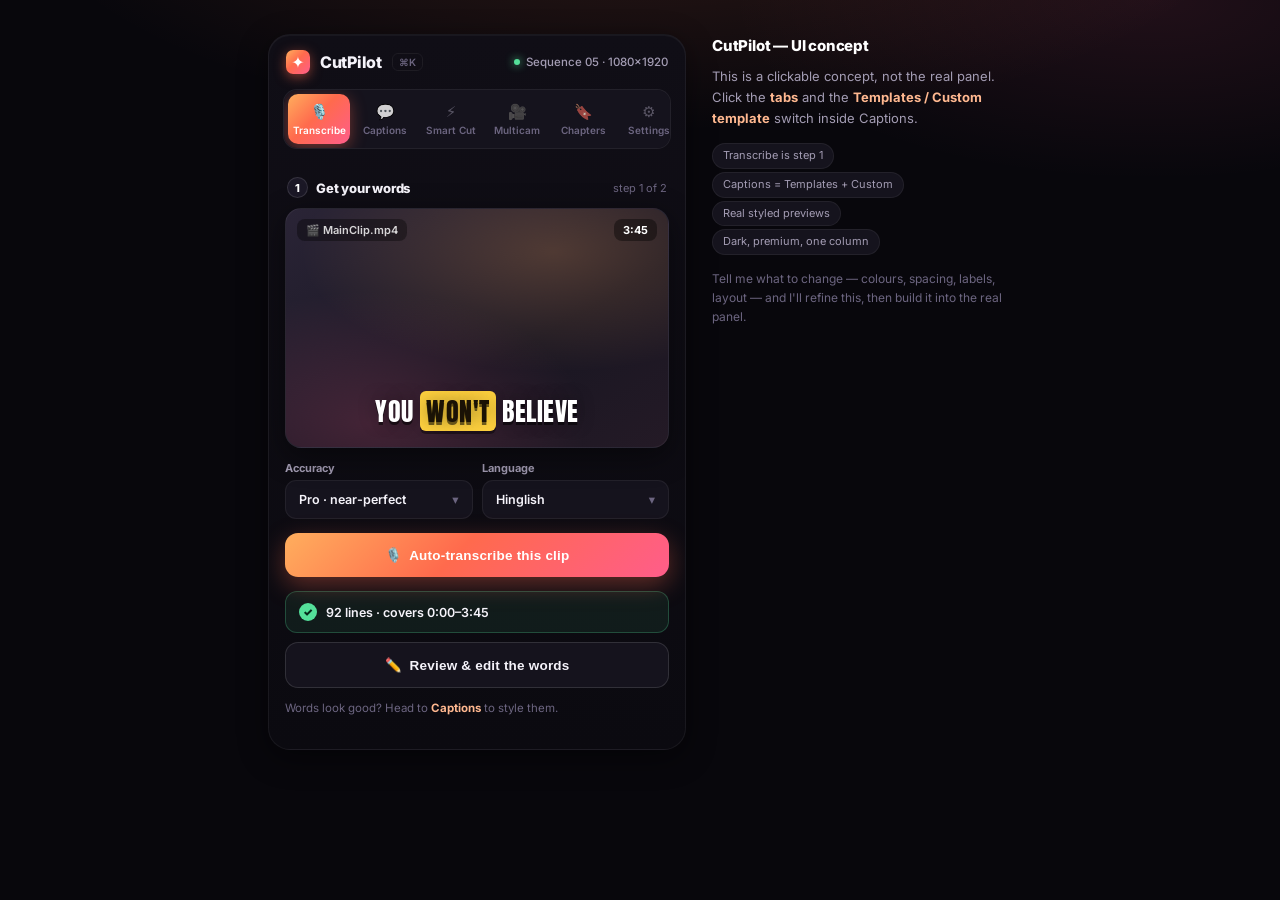
==== CutPilot-UI-mockup.html @ f0345dcd "Add redesigned CutPilot UI concept mockup (premium dark, restructured IA) Standalone clickable conce" ====
<!DOCTYPE html>
<html lang="en">
<head>
<meta charset="UTF-8">
<meta name="viewport" content="width=device-width, initial-scale=1">
<title>CutPilot — UI concept</title>
<link rel="preconnect" href="https://fonts.googleapis.com">
<link rel="preconnect" href="https://fonts.gstatic.com" crossorigin>
<link href="https://fonts.googleapis.com/css2?family=Inter:wght@400;500;600;700;800;900&family=Anton&display=swap" rel="stylesheet">
<style>
  :root{
    --bg:#08070c; --panel:#0d0b12; --surface:#15131d; --surface2:#1b1826; --raise:#221e2e;
    --stroke:rgba(255,255,255,.06); --stroke2:rgba(255,255,255,.12);
    --text:#f5f3fa; --muted:#a39cb3; --faint:#6c6580;
    --accent:#ff7a4d; --accent2:#ff5d7a;
    --grad:linear-gradient(135deg,#ffae5d,#ff6a4d 45%,#ff5d8a);
    --green:#54e09a;
    --r:14px; --shadow:0 8px 30px rgba(0,0,0,.45);
  }
  *{box-sizing:border-box}
  html,body{margin:0}
  body{background:
      radial-gradient(900px 360px at 50% -120px,rgba(255,122,77,.16),transparent 70%),
      radial-gradient(700px 300px at 90% 0,rgba(255,93,138,.10),transparent 60%),
      var(--bg);
    min-height:100vh;color:var(--text);
    font-family:"Inter",system-ui,-apple-system,Arial,sans-serif;
    display:flex;justify-content:center;align-items:flex-start;gap:26px;padding:34px 20px;flex-wrap:wrap;}
  .wrap{display:flex;gap:26px;align-items:flex-start;flex-wrap:wrap;justify-content:center}
  .panel{width:418px;background:linear-gradient(180deg,#100e16,#0b0a10);border:1px solid var(--stroke);
    border-radius:22px;box-shadow:var(--shadow),inset 0 1px 0 rgba(255,255,255,.04);overflow:hidden}
  .cap-note{max-width:300px;color:var(--muted);font-size:13px;line-height:1.6}
  .cap-note h2{color:#fff;font-size:15px;margin:0 0 8px;font-weight:800;letter-spacing:-.2px}
  .cap-note b{color:#ffb890}
  .cap-note .pill{display:inline-block;background:var(--surface);border:1px solid var(--stroke);
    border-radius:99px;padding:3px 10px;font-size:11px;color:var(--muted);margin:3px 4px 0 0}

  /* header */
  header{display:flex;align-items:center;gap:10px;padding:15px 17px}
  .logo{width:24px;height:24px;border-radius:7px;background:var(--grad);display:flex;align-items:center;justify-content:center;
    color:#fff;font-weight:900;box-shadow:0 3px 12px rgba(255,106,77,.5)}
  .brand{font-weight:800;font-size:16px;letter-spacing:-.3px}
  .kbd{font-size:10px;color:var(--faint);border:1px solid var(--stroke);border-radius:6px;padding:2px 6px;font-weight:600}
  .seq{margin-left:auto;display:flex;align-items:center;gap:6px;color:var(--muted);font-size:11.5px;font-weight:500}
  .dot{width:6px;height:6px;border-radius:50%;background:var(--green);box-shadow:0 0 8px var(--green)}

  /* tab nav */
  .nav{display:flex;gap:4px;padding:4px;margin:0 14px 6px;background:var(--surface);border:1px solid var(--stroke);
    border-radius:14px;overflow-x:auto;scrollbar-width:none}
  .nav::-webkit-scrollbar{display:none}
  .nav .t{flex:1;min-width:62px;display:flex;flex-direction:column;align-items:center;gap:3px;padding:8px 6px;border-radius:10px;
    color:var(--faint);font-size:10px;font-weight:600;cursor:pointer;white-space:nowrap;transition:.15s}
  .nav .t .i{font-size:15px;filter:grayscale(.4) opacity(.8)}
  .nav .t:hover{color:var(--muted);background:rgba(255,255,255,.03)}
  .nav .t.on{background:var(--grad);color:#fff;box-shadow:0 4px 16px rgba(255,106,77,.4)}
  .nav .t.on .i{filter:none}

  .page{display:none;padding:8px 16px 20px;animation:fade .2s ease}
  .page.on{display:block}
  @keyframes fade{from{opacity:0;transform:translateY(4px)}to{opacity:1;transform:none}}

  .eyebrow{display:flex;align-items:center;gap:8px;margin:14px 2px 10px}
  .eyebrow .num{width:21px;height:21px;border-radius:50%;background:var(--surface2);border:1px solid var(--stroke2);
    color:#fff;font-size:11px;font-weight:800;display:flex;align-items:center;justify-content:center}
  .eyebrow h3{margin:0;font-size:13px;font-weight:800;letter-spacing:-.2px}
  .eyebrow .sm{margin-left:auto;font-size:11px;color:var(--faint)}

  /* video frame preview */
  .frame{position:relative;border-radius:16px;overflow:hidden;border:1px solid var(--stroke);
    background:linear-gradient(150deg,#2a2436,#191622 60%,#241a26);box-shadow:var(--shadow)}
  .frame.tall{aspect-ratio:16/10}
  .frame .grain{position:absolute;inset:0;background:
      radial-gradient(420px 200px at 70% 18%,rgba(255,170,93,.22),transparent 60%),
      radial-gradient(360px 220px at 22% 90%,rgba(255,93,138,.18),transparent 60%)}
  .frame .fname{position:absolute;top:10px;left:11px;font-size:11px;font-weight:600;color:rgba(255,255,255,.82);
    background:rgba(0,0,0,.35);backdrop-filter:blur(6px);padding:4px 9px;border-radius:8px}
  .frame .dur{position:absolute;top:10px;right:11px;font-size:11px;font-weight:700;color:#fff;
    background:rgba(0,0,0,.4);padding:4px 9px;border-radius:8px}
  .frame .capline{position:absolute;left:0;right:0;bottom:16px;text-align:center}
  .cap-h{font-family:"Anton",sans-serif;font-size:26px;letter-spacing:.5px;color:#fff;
    text-shadow:0 3px 0 rgba(0,0,0,.55),0 0 18px rgba(0,0,0,.4)}
  .cap-h .hl{color:#1a1205;background:#ffd23f;padding:0 6px;border-radius:6px;box-shadow:0 3px 0 rgba(0,0,0,.4)}

  /* fields */
  .field{margin-top:12px}
  .field>span{display:block;font-size:11px;font-weight:700;color:var(--muted);margin-bottom:5px}
  .select{display:flex;align-items:center;justify-content:space-between;background:var(--surface);
    border:1px solid var(--stroke);border-radius:11px;padding:11px 13px;font-size:12.5px;font-weight:600;cursor:pointer;transition:.15s}
  .select:hover{border-color:var(--stroke2);background:var(--surface2)}
  .select .chev{color:var(--faint)}
  .two{display:flex;gap:9px}.two .field{flex:1;margin-top:0}

  .cta{width:100%;border:none;border-radius:13px;padding:14px;font-size:13.5px;font-weight:800;cursor:pointer;
    background:var(--grad);color:#fff;box-shadow:0 8px 24px rgba(255,106,77,.35);margin-top:14px;letter-spacing:.2px;transition:.15s}
  .cta:hover{transform:translateY(-1px);box-shadow:0 12px 30px rgba(255,106,77,.45)}
  .cta.ghost{background:var(--surface);color:var(--text);border:1px solid var(--stroke2);box-shadow:none;margin-top:9px}
  .cta.ghost:hover{background:var(--surface2);transform:none}

  .status{display:flex;align-items:center;gap:9px;margin-top:14px;background:rgba(84,224,154,.08);
    border:1px solid rgba(84,224,154,.25);border-radius:12px;padding:11px 13px;font-size:12.5px;font-weight:600}
  .status .c{width:18px;height:18px;border-radius:50%;background:var(--green);color:#06281a;display:flex;align-items:center;
    justify-content:center;font-size:11px;font-weight:900}
  .tip{font-size:11.5px;color:var(--faint);margin-top:12px;line-height:1.5}
  .tip b{color:#ffb890}

  /* segmented */
  .seg{display:flex;gap:4px;background:var(--surface);border:1px solid var(--stroke);border-radius:13px;padding:4px;margin:6px 0 4px}
  .seg button{flex:1;padding:10px;border:none;border-radius:10px;background:transparent;color:var(--muted);
    font-weight:700;font-size:12.5px;cursor:pointer;transition:.15s}
  .seg button.on{background:var(--grad);color:#fff;box-shadow:0 4px 14px rgba(255,106,77,.4)}
  .sub{display:none}.sub.on{display:block}

  /* style gallery */
  .gal{display:grid;grid-template-columns:1fr 1fr;gap:10px;margin-top:10px}
  .scard{position:relative;border-radius:14px;overflow:hidden;border:1px solid var(--stroke);cursor:pointer;
    background:var(--surface);transition:.15s}
  .scard:hover{transform:translateY(-2px);border-color:var(--stroke2)}
  .scard.on{border-color:var(--accent);box-shadow:0 0 0 2px rgba(255,122,77,.35),0 10px 24px rgba(0,0,0,.4)}
  .scard .pv{height:78px;display:flex;align-items:center;justify-content:center;
    background:radial-gradient(120px 80px at 50% 40%,rgba(255,255,255,.06),transparent),linear-gradient(160deg,#211b2c,#191521)}
  .scard .lbl{padding:9px 11px;font-size:12px;font-weight:700;display:flex;justify-content:space-between;align-items:center}
  .scard .lbl small{color:var(--faint);font-weight:500;font-size:10px}
  .scard .fav{position:absolute;top:8px;right:9px;color:rgba(255,255,255,.5);font-size:13px}
  /* style demo text */
  .d-bold{font-family:"Anton";font-size:19px;color:#fff;letter-spacing:.4px}
  .d-bold .h{color:#1a1205;background:#ffd23f;padding:0 4px;border-radius:4px}
  .d-clean{font-weight:600;font-size:15px;color:#fff}
  .d-karaoke{font-weight:800;font-size:15px;color:rgba(255,255,255,.45)}
  .d-karaoke .h{color:#fff}
  .d-pop{font-family:"Anton";font-size:20px;color:#ff5d7a;text-shadow:0 2px 0 #000}
  .d-neon{font-weight:800;font-size:16px;color:#7df9ff;text-shadow:0 0 8px #2bd6ff}
  .d-min{font-weight:500;font-size:13px;color:#fff;letter-spacing:3px}

  /* editor card */
  .editor{margin-top:14px;background:var(--surface);border:1px solid var(--stroke);border-radius:16px;padding:13px}
  .swrow{display:flex;gap:14px;margin-top:6px}
  .swatch{text-align:center;font-size:10px;color:var(--muted);font-weight:600}
  .swatch i{display:block;width:34px;height:34px;border-radius:11px;margin:0 auto 5px;border:2px solid rgba(255,255,255,.18);
    box-shadow:0 3px 8px rgba(0,0,0,.4);cursor:pointer}
  .pills{display:flex;gap:7px;flex-wrap:wrap;margin-top:6px}
  .pill2{padding:7px 13px;border-radius:99px;border:1px solid var(--stroke);background:var(--surface2);color:var(--muted);
    font-size:11.5px;font-weight:600;cursor:pointer;transition:.15s}
  .pill2:hover{color:#fff}
  .pill2.on{background:rgba(255,122,77,.16);border-color:var(--accent);color:#ffb890}
  .stepper{display:inline-flex;align-items:center;gap:0;border:1px solid var(--stroke);border-radius:10px;overflow:hidden;background:var(--surface2)}
  .stepper button{border:none;background:transparent;color:var(--text);padding:8px 13px;font-size:14px;cursor:pointer}
  .stepper b{padding:0 8px;font-size:13px;min-width:18px;text-align:center}

  .uploadbox{margin-top:12px;border:1.5px dashed var(--stroke2);border-radius:16px;padding:22px;text-align:center;
    background:var(--surface);cursor:pointer;transition:.15s}
  .uploadbox:hover{border-color:var(--accent);background:var(--surface2)}
  .uploadbox .ic{font-size:26px}
  .uploadbox .t{font-weight:700;margin-top:6px}
  .uploadbox .s{font-size:11px;color:var(--faint);margin-top:3px}
  .ph{padding:46px 16px;text-align:center;color:var(--faint)}
  .ph .ic{font-size:30px;display:block;margin-bottom:10px;opacity:.7}
</style>
</head>
<body>
<div class="wrap">
  <div class="panel">
    <header>
      <span class="logo">✦</span>
      <span class="brand">CutPilot</span>
      <span class="kbd">⌘K</span>
      <span class="seq"><span class="dot"></span> Sequence 05 · 1080×1920</span>
    </header>

    <div class="nav" id="nav">
      <div class="t on" data-p="tr"><span class="i">🎙️</span>Transcribe</div>
      <div class="t" data-p="cap"><span class="i">💬</span>Captions</div>
      <div class="t" data-p="cut"><span class="i">⚡</span>Smart&nbsp;Cut</div>
      <div class="t" data-p="mc"><span class="i">🎥</span>Multicam</div>
      <div class="t" data-p="ch"><span class="i">🔖</span>Chapters</div>
      <div class="t" data-p="set"><span class="i">⚙️</span>Settings</div>
    </div>

    <!-- TRANSCRIBE -->
    <div class="page on" id="p-tr">
      <div class="eyebrow"><span class="num">1</span><h3>Get your words</h3><span class="sm">step 1 of 2</span></div>
      <div class="frame tall">
        <div class="grain"></div>
        <span class="fname">🎬 MainClip.mp4</span><span class="dur">3:45</span>
        <div class="capline"><div class="cap-h">YOU <span class="hl">WON'T</span> BELIEVE</div></div>
      </div>
      <div class="two" style="margin-top:13px">
        <div class="field"><span>Accuracy</span><div class="select">Pro · near-perfect <span class="chev">▾</span></div></div>
        <div class="field"><span>Language</span><div class="select">Hinglish <span class="chev">▾</span></div></div>
      </div>
      <button class="cta">🎙️&nbsp; Auto-transcribe this clip</button>
      <div class="status"><span class="c">✓</span> 92 lines · covers 0:00–3:45</div>
      <button class="cta ghost">✏️&nbsp; Review &amp; edit the words</button>
      <p class="tip">Words look good? Head to <b>Captions</b> to style them.</p>
    </div>

    <!-- CAPTIONS -->
    <div class="page" id="p-cap">
      <div class="seg" id="capseg">
        <button class="on" data-s="tpl">📚 Templates</button>
        <button data-s="cust">✨ Custom template</button>
      </div>

      <div class="sub on" id="s-tpl">
        <p class="tip" style="margin-top:8px">Pick a style, then fine-tune it below.</p>
        <div class="gal">
          <div class="scard on"><div class="pv"><span class="d-bold">BIG <span class="h">BOLD</span></span></div><div class="lbl">Hormozi <small>word-by-word</small></div><span class="fav">★</span></div>
          <div class="scard"><div class="pv"><span class="d-clean">Clean lines</span></div><div class="lbl">Clean <small>minimal</small></div><span class="fav">☆</span></div>
          <div class="scard"><div class="pv"><span class="d-karaoke">sing <span class="h">along</span></span></div><div class="lbl">Karaoke <small>highlight</small></div><span class="fav">☆</span></div>
          <div class="scard"><div class="pv"><span class="d-pop">POP!</span></div><div class="lbl">Pop <small>scale-in</small></div><span class="fav">☆</span></div>
          <div class="scard"><div class="pv"><span class="d-neon">neon glow</span></div><div class="lbl">Neon <small>glow</small></div><span class="fav">☆</span></div>
          <div class="scard"><div class="pv"><span class="d-min">MINIMAL</span></div><div class="lbl">Minimal <small>spaced</small></div><span class="fav">☆</span></div>
        </div>

        <div class="editor">
          <div class="frame" style="aspect-ratio:16/9">
            <div class="grain"></div>
            <div class="capline"><div class="cap-h" style="font-size:22px">EDIT <span class="hl">THIS</span> LIVE</div></div>
          </div>
          <div class="field"><span>Font</span><div class="select">Anton <span class="chev">▾</span></div></div>
          <div class="swrow">
            <div class="swatch"><i style="background:#fff"></i>Text</div>
            <div class="swatch"><i style="background:#ffd23f"></i>Highlight</div>
            <div class="swatch"><i style="background:#000"></i>Outline</div>
            <div class="swatch"><i style="background:#ff3b6b"></i>Box</div>
          </div>
          <div class="field"><span>Animation</span>
            <div class="pills"><span class="pill2 on">Pop</span><span class="pill2">Karaoke</span><span class="pill2">Fade</span><span class="pill2">Slide</span><span class="pill2">Type</span></div>
          </div>
          <div class="field"><span>Words per caption</span>
            <div style="display:flex;gap:9px;align-items:center">
              <span class="stepper"><button>−</button><b>1</b><button>+</button></span>
              <span class="pill2">Full line</span>
            </div>
          </div>
          <button class="cta">✨&nbsp; Add captions to timeline</button>
        </div>
      </div>

      <div class="sub" id="s-cust">
        <div class="uploadbox"><span class="ic">🎬</span><div class="t">Add a .mogrt file</div><div class="s">Use your own Premiere Motion Graphics Template</div></div>
        <div class="eyebrow" style="margin-top:16px"><h3>Your templates</h3></div>
        <div class="gal">
          <div class="scard on"><div class="pv"><span class="d-bold" style="font-size:15px">Coming&nbsp;Up</span></div><div class="lbl">Angled Coming Up <small>yours</small></div></div>
          <div class="scard"><div class="pv"><span class="d-clean" style="font-size:13px">Subscribe</span></div><div class="lbl">Subscribe <small>yours</small></div></div>
        </div>
        <div class="editor">
          <div class="eyebrow" style="margin:0 0 6px"><h3>Edit “Angled Coming Up”</h3></div>
          <div class="field"><span>Text colour</span><div class="select"><span style="display:flex;align-items:center;gap:8px"><span style="width:16px;height:16px;border-radius:5px;background:#ff7a33;display:inline-block"></span> #FF7A33</span><span class="chev">▾</span></div></div>
          <div class="two" style="margin-top:11px">
            <div class="field"><span>Font</span><div class="select">Montserrat <span class="chev">▾</span></div></div>
            <div class="field"><span>Size</span><div class="select">100 <span class="chev">▾</span></div></div>
          </div>
          <button class="cta ghost">▶ Preview on timeline</button>
          <button class="cta">✨ Caption with this template</button>
        </div>
      </div>
    </div>

    <div class="page" id="p-cut"><div class="ph"><span class="ic">⚡</span>Smart Cut — remove silences &amp; dead air</div></div>
    <div class="page" id="p-mc"><div class="ph"><span class="ic">🎥</span>Multicam — cut to whoever's talking</div></div>
    <div class="page" id="p-ch"><div class="ph"><span class="ic">🔖</span>Chapters — auto chapter markers</div></div>
    <div class="page" id="p-set"><div class="ph"><span class="ic">⚙️</span>Settings — engine, accuracy &amp; language, ffmpeg</div></div>
  </div>

  <div class="cap-note">
    <h2>CutPilot — UI concept</h2>
    This is a clickable concept, not the real panel. Click the <b>tabs</b> and the
    <b>Templates / Custom template</b> switch inside Captions.
    <div style="margin-top:12px">
      <span class="pill">Transcribe is step 1</span>
      <span class="pill">Captions = Templates + Custom</span>
      <span class="pill">Real styled previews</span>
      <span class="pill">Dark, premium, one column</span>
    </div>
    <p style="margin-top:14px;color:var(--faint);font-size:12px">Tell me what to change — colours, spacing, labels, layout — and I'll refine this, then build it into the real panel.</p>
  </div>
</div>

<script>
  var nav=document.getElementById('nav');
  nav.onclick=function(e){var t=e.target.closest('.t');if(!t)return;
    nav.querySelector('.on').classList.remove('on');t.classList.add('on');
    document.querySelectorAll('.page').forEach(function(p){p.classList.remove('on')});
    document.getElementById('p-'+t.dataset.p).classList.add('on');};
  var s=document.getElementById('capseg');
  s.onclick=function(e){var b=e.target.closest('button');if(!b)return;
    s.querySelector('.on').classList.remove('on');b.classList.add('on');
    document.getElementById('s-tpl').classList.toggle('on',b.dataset.s==='tpl');
    document.getElementById('s-cust').classList.toggle('on',b.dataset.s==='cust');};
  document.querySelectorAll('#s-tpl .scard').forEach(function(c){c.onclick=function(){
    document.querySelectorAll('#s-tpl .scard').forEach(function(x){x.classList.remove('on')});c.classList.add('on');};});
  document.querySelectorAll('.pill2').forEach(function(p){p.onclick=function(){
    if(p.parentElement.classList.contains('pills')){p.parentElement.querySelectorAll('.pill2').forEach(function(x){x.classList.remove('on')});p.classList.add('on');}};});
</script>
</body>
</html>
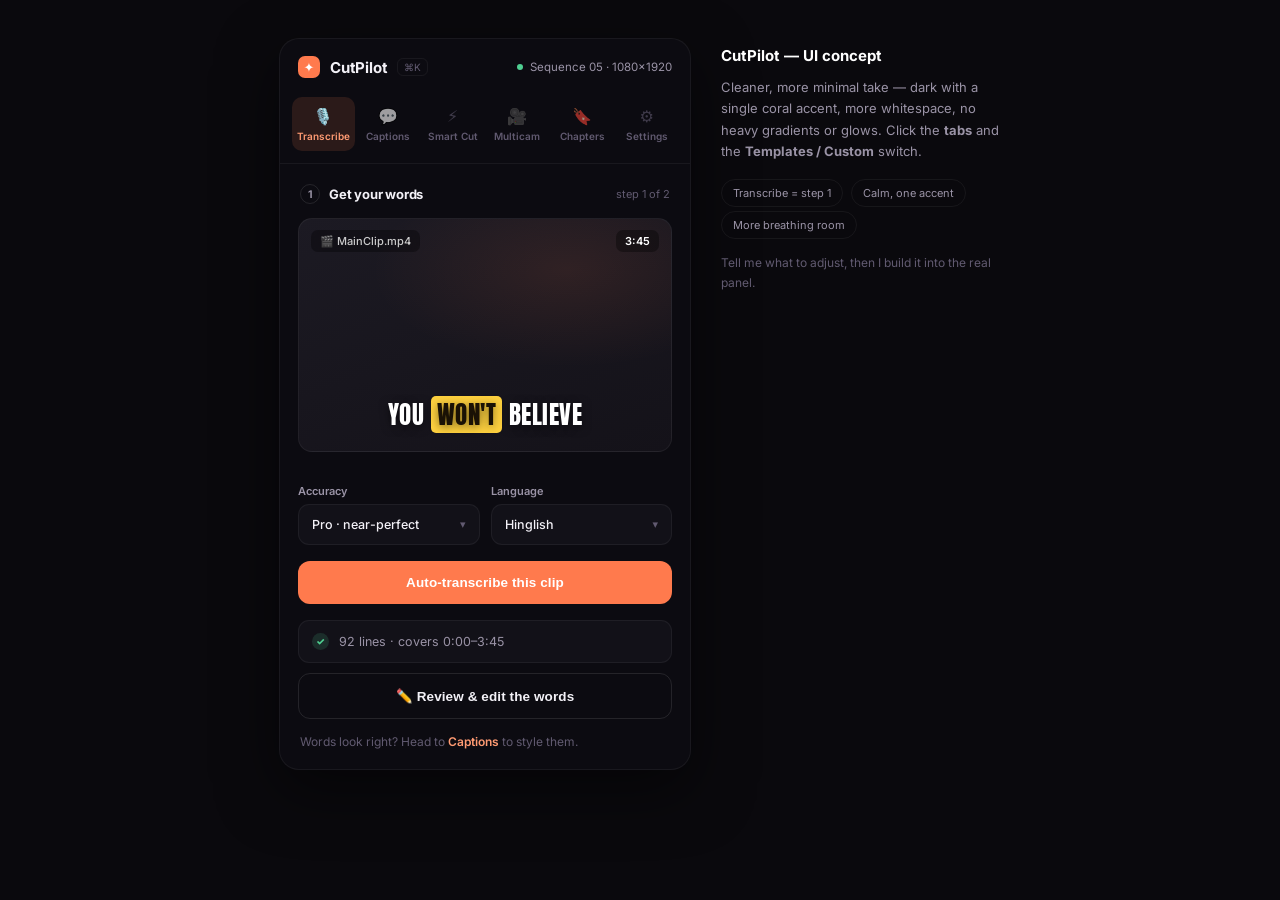
==== commit 26629abe: "Refine UI concept: cleaner/minimal dark + single coral accent (more whitespace) Per direction (keep " ====
--- a/CutPilot-UI-mockup.html
+++ b/CutPilot-UI-mockup.html
@@ -6,162 +6,136 @@
 <title>CutPilot — UI concept</title>
 <link rel="preconnect" href="https://fonts.googleapis.com">
 <link rel="preconnect" href="https://fonts.gstatic.com" crossorigin>
-<link href="https://fonts.googleapis.com/css2?family=Inter:wght@400;500;600;700;800;900&family=Anton&display=swap" rel="stylesheet">
+<link href="https://fonts.googleapis.com/css2?family=Inter:wght@400;500;600;700;800&family=Anton&display=swap" rel="stylesheet">
 <style>
   :root{
-    --bg:#08070c; --panel:#0d0b12; --surface:#15131d; --surface2:#1b1826; --raise:#221e2e;
-    --stroke:rgba(255,255,255,.06); --stroke2:rgba(255,255,255,.12);
-    --text:#f5f3fa; --muted:#a39cb3; --faint:#6c6580;
-    --accent:#ff7a4d; --accent2:#ff5d7a;
-    --grad:linear-gradient(135deg,#ffae5d,#ff6a4d 45%,#ff5d8a);
-    --green:#54e09a;
-    --r:14px; --shadow:0 8px 30px rgba(0,0,0,.45);
+    --bg:#0a090d; --panel:#0c0b11; --surface:#121118; --surface2:#17151e;
+    --stroke:rgba(255,255,255,.055); --stroke2:rgba(255,255,255,.10);
+    --text:#f3f1f7; --muted:#9a93a6; --faint:#615a70;
+    --accent:#ff7a4d; --accent-soft:rgba(255,122,77,.13); --accent-text:#ff9b73;
+    --green:#4fcf91;
+    --r:13px;
   }
   *{box-sizing:border-box}
   html,body{margin:0}
-  body{background:
-      radial-gradient(900px 360px at 50% -120px,rgba(255,122,77,.16),transparent 70%),
-      radial-gradient(700px 300px at 90% 0,rgba(255,93,138,.10),transparent 60%),
-      var(--bg);
-    min-height:100vh;color:var(--text);
-    font-family:"Inter",system-ui,-apple-system,Arial,sans-serif;
-    display:flex;justify-content:center;align-items:flex-start;gap:26px;padding:34px 20px;flex-wrap:wrap;}
-  .wrap{display:flex;gap:26px;align-items:flex-start;flex-wrap:wrap;justify-content:center}
-  .panel{width:418px;background:linear-gradient(180deg,#100e16,#0b0a10);border:1px solid var(--stroke);
-    border-radius:22px;box-shadow:var(--shadow),inset 0 1px 0 rgba(255,255,255,.04);overflow:hidden}
-  .cap-note{max-width:300px;color:var(--muted);font-size:13px;line-height:1.6}
-  .cap-note h2{color:#fff;font-size:15px;margin:0 0 8px;font-weight:800;letter-spacing:-.2px}
-  .cap-note b{color:#ffb890}
-  .cap-note .pill{display:inline-block;background:var(--surface);border:1px solid var(--stroke);
-    border-radius:99px;padding:3px 10px;font-size:11px;color:var(--muted);margin:3px 4px 0 0}
+  body{background:var(--bg);min-height:100vh;color:var(--text);-webkit-font-smoothing:antialiased;
+    font-family:"Inter",system-ui,-apple-system,Arial,sans-serif;font-size:14px;
+    display:flex;justify-content:center;align-items:flex-start;padding:38px 20px;}
+  .wrap{display:flex;gap:30px;align-items:flex-start;flex-wrap:wrap;justify-content:center}
+  .panel{width:412px;background:var(--panel);border:1px solid var(--stroke);border-radius:20px;overflow:hidden;
+    box-shadow:0 20px 60px rgba(0,0,0,.5)}
 
   /* header */
-  header{display:flex;align-items:center;gap:10px;padding:15px 17px}
-  .logo{width:24px;height:24px;border-radius:7px;background:var(--grad);display:flex;align-items:center;justify-content:center;
-    color:#fff;font-weight:900;box-shadow:0 3px 12px rgba(255,106,77,.5)}
-  .brand{font-weight:800;font-size:16px;letter-spacing:-.3px}
-  .kbd{font-size:10px;color:var(--faint);border:1px solid var(--stroke);border-radius:6px;padding:2px 6px;font-weight:600}
-  .seq{margin-left:auto;display:flex;align-items:center;gap:6px;color:var(--muted);font-size:11.5px;font-weight:500}
-  .dot{width:6px;height:6px;border-radius:50%;background:var(--green);box-shadow:0 0 8px var(--green)}
-
-  /* tab nav */
-  .nav{display:flex;gap:4px;padding:4px;margin:0 14px 6px;background:var(--surface);border:1px solid var(--stroke);
-    border-radius:14px;overflow-x:auto;scrollbar-width:none}
+  header{display:flex;align-items:center;gap:10px;padding:17px 18px 15px}
+  .logo{width:22px;height:22px;border-radius:7px;background:var(--accent);display:flex;align-items:center;justify-content:center;color:#fff;font-size:13px}
+  .brand{font-weight:700;font-size:15px;letter-spacing:-.2px}
+  .kbd{font-size:10px;color:var(--faint);border:1px solid var(--stroke);border-radius:6px;padding:2px 6px}
+  .seq{margin-left:auto;display:flex;align-items:center;gap:7px;color:var(--muted);font-size:11.5px}
+  .dot{width:6px;height:6px;border-radius:50%;background:var(--green)}
+
+  /* tabs — minimal: soft tint on active, no glow */
+  .nav{display:flex;gap:2px;padding:4px 12px 12px;overflow-x:auto;scrollbar-width:none;border-bottom:1px solid var(--stroke)}
   .nav::-webkit-scrollbar{display:none}
-  .nav .t{flex:1;min-width:62px;display:flex;flex-direction:column;align-items:center;gap:3px;padding:8px 6px;border-radius:10px;
-    color:var(--faint);font-size:10px;font-weight:600;cursor:pointer;white-space:nowrap;transition:.15s}
-  .nav .t .i{font-size:15px;filter:grayscale(.4) opacity(.8)}
-  .nav .t:hover{color:var(--muted);background:rgba(255,255,255,.03)}
-  .nav .t.on{background:var(--grad);color:#fff;box-shadow:0 4px 16px rgba(255,106,77,.4)}
-  .nav .t.on .i{filter:none}
-
-  .page{display:none;padding:8px 16px 20px;animation:fade .2s ease}
-  .page.on{display:block}
-  @keyframes fade{from{opacity:0;transform:translateY(4px)}to{opacity:1;transform:none}}
-
-  .eyebrow{display:flex;align-items:center;gap:8px;margin:14px 2px 10px}
-  .eyebrow .num{width:21px;height:21px;border-radius:50%;background:var(--surface2);border:1px solid var(--stroke2);
-    color:#fff;font-size:11px;font-weight:800;display:flex;align-items:center;justify-content:center}
-  .eyebrow h3{margin:0;font-size:13px;font-weight:800;letter-spacing:-.2px}
+  .nav .t{flex:1;min-width:60px;display:flex;flex-direction:column;align-items:center;gap:4px;padding:9px 6px;border-radius:10px;
+    color:var(--faint);font-size:10px;font-weight:600;cursor:pointer;white-space:nowrap;transition:.14s}
+  .nav .t .i{font-size:16px;opacity:.6;transition:.14s}
+  .nav .t:hover{color:var(--muted)}.nav .t:hover .i{opacity:.85}
+  .nav .t.on{background:var(--accent-soft);color:var(--accent-text)}
+  .nav .t.on .i{opacity:1}
+
+  .page{display:none;padding:18px}
+  .page.on{display:block;animation:f .18s ease}
+  @keyframes f{from{opacity:0}to{opacity:1}}
+
+  .eyebrow{display:flex;align-items:center;gap:9px;margin:2px 2px 14px}
+  .eyebrow .num{width:20px;height:20px;border-radius:50%;border:1px solid var(--stroke2);color:var(--muted);
+    font-size:10.5px;font-weight:700;display:flex;align-items:center;justify-content:center}
+  .eyebrow h3{margin:0;font-size:13px;font-weight:700;letter-spacing:-.2px}
   .eyebrow .sm{margin-left:auto;font-size:11px;color:var(--faint)}
 
-  /* video frame preview */
-  .frame{position:relative;border-radius:16px;overflow:hidden;border:1px solid var(--stroke);
-    background:linear-gradient(150deg,#2a2436,#191622 60%,#241a26);box-shadow:var(--shadow)}
+  /* video frame — calm neutral with faint warm tint */
+  .frame{position:relative;border-radius:14px;overflow:hidden;border:1px solid var(--stroke);
+    background:linear-gradient(160deg,#1c1a23,#141219)}
+  .frame::before{content:"";position:absolute;inset:0;background:radial-gradient(300px 150px at 72% 22%,rgba(255,122,77,.10),transparent 65%)}
   .frame.tall{aspect-ratio:16/10}
-  .frame .grain{position:absolute;inset:0;background:
-      radial-gradient(420px 200px at 70% 18%,rgba(255,170,93,.22),transparent 60%),
-      radial-gradient(360px 220px at 22% 90%,rgba(255,93,138,.18),transparent 60%)}
-  .frame .fname{position:absolute;top:10px;left:11px;font-size:11px;font-weight:600;color:rgba(255,255,255,.82);
-    background:rgba(0,0,0,.35);backdrop-filter:blur(6px);padding:4px 9px;border-radius:8px}
-  .frame .dur{position:absolute;top:10px;right:11px;font-size:11px;font-weight:700;color:#fff;
-    background:rgba(0,0,0,.4);padding:4px 9px;border-radius:8px}
-  .frame .capline{position:absolute;left:0;right:0;bottom:16px;text-align:center}
-  .cap-h{font-family:"Anton",sans-serif;font-size:26px;letter-spacing:.5px;color:#fff;
-    text-shadow:0 3px 0 rgba(0,0,0,.55),0 0 18px rgba(0,0,0,.4)}
-  .cap-h .hl{color:#1a1205;background:#ffd23f;padding:0 6px;border-radius:6px;box-shadow:0 3px 0 rgba(0,0,0,.4)}
-
-  /* fields */
-  .field{margin-top:12px}
-  .field>span{display:block;font-size:11px;font-weight:700;color:var(--muted);margin-bottom:5px}
+  .frame .fname{position:absolute;top:11px;left:12px;font-size:11px;font-weight:500;color:rgba(255,255,255,.78);
+    background:rgba(0,0,0,.32);backdrop-filter:blur(6px);padding:4px 9px;border-radius:7px}
+  .frame .dur{position:absolute;top:11px;right:12px;font-size:11px;font-weight:600;color:#fff;background:rgba(0,0,0,.36);padding:4px 9px;border-radius:7px}
+  .frame .capline{position:absolute;left:0;right:0;bottom:18px;text-align:center}
+  .cap-h{font-family:"Anton",sans-serif;font-size:25px;letter-spacing:.5px;color:#fff;text-shadow:0 2px 10px rgba(0,0,0,.5)}
+  .cap-h .hl{color:#1a1205;background:#ffd23f;padding:0 6px;border-radius:5px}
+
+  .field{margin-top:16px}
+  .field>span{display:block;font-size:11px;font-weight:600;color:var(--muted);margin-bottom:6px}
   .select{display:flex;align-items:center;justify-content:space-between;background:var(--surface);
-    border:1px solid var(--stroke);border-radius:11px;padding:11px 13px;font-size:12.5px;font-weight:600;cursor:pointer;transition:.15s}
-  .select:hover{border-color:var(--stroke2);background:var(--surface2)}
-  .select .chev{color:var(--faint)}
-  .two{display:flex;gap:9px}.two .field{flex:1;margin-top:0}
-
-  .cta{width:100%;border:none;border-radius:13px;padding:14px;font-size:13.5px;font-weight:800;cursor:pointer;
-    background:var(--grad);color:#fff;box-shadow:0 8px 24px rgba(255,106,77,.35);margin-top:14px;letter-spacing:.2px;transition:.15s}
-  .cta:hover{transform:translateY(-1px);box-shadow:0 12px 30px rgba(255,106,77,.45)}
-  .cta.ghost{background:var(--surface);color:var(--text);border:1px solid var(--stroke2);box-shadow:none;margin-top:9px}
-  .cta.ghost:hover{background:var(--surface2);transform:none}
-
-  .status{display:flex;align-items:center;gap:9px;margin-top:14px;background:rgba(84,224,154,.08);
-    border:1px solid rgba(84,224,154,.25);border-radius:12px;padding:11px 13px;font-size:12.5px;font-weight:600}
-  .status .c{width:18px;height:18px;border-radius:50%;background:var(--green);color:#06281a;display:flex;align-items:center;
-    justify-content:center;font-size:11px;font-weight:900}
-  .tip{font-size:11.5px;color:var(--faint);margin-top:12px;line-height:1.5}
-  .tip b{color:#ffb890}
-
-  /* segmented */
-  .seg{display:flex;gap:4px;background:var(--surface);border:1px solid var(--stroke);border-radius:13px;padding:4px;margin:6px 0 4px}
-  .seg button{flex:1;padding:10px;border:none;border-radius:10px;background:transparent;color:var(--muted);
-    font-weight:700;font-size:12.5px;cursor:pointer;transition:.15s}
-  .seg button.on{background:var(--grad);color:#fff;box-shadow:0 4px 14px rgba(255,106,77,.4)}
+    border:1px solid var(--stroke);border-radius:11px;padding:12px 13px;font-size:12.5px;font-weight:500;cursor:pointer;transition:.14s}
+  .select:hover{border-color:var(--stroke2)}
+  .select .chev{color:var(--faint);font-size:11px}
+  .two{display:flex;gap:11px}.two .field{flex:1}
+
+  .cta{width:100%;border:none;border-radius:12px;padding:14px;font-size:13.5px;font-weight:700;cursor:pointer;
+    background:var(--accent);color:#fff;margin-top:16px;letter-spacing:.1px;transition:.14s}
+  .cta:hover{background:#ff8a5f}
+  .cta.ghost{background:transparent;color:var(--text);border:1px solid var(--stroke2);margin-top:10px;font-weight:600}
+  .cta.ghost:hover{background:var(--surface)}
+
+  .status{display:flex;align-items:center;gap:10px;margin-top:16px;color:var(--muted);font-size:12.5px;
+    padding:12px 13px;border:1px solid var(--stroke);border-radius:11px;background:var(--surface)}
+  .status .c{width:17px;height:17px;border-radius:50%;background:rgba(79,207,145,.15);color:var(--green);
+    display:flex;align-items:center;justify-content:center;font-size:10px;font-weight:800}
+  .tip{font-size:12px;color:var(--faint);margin:14px 2px 0;line-height:1.55}
+  .tip b{color:var(--accent-text);font-weight:600}
+
+  .seg{display:flex;gap:3px;background:var(--surface);border:1px solid var(--stroke);border-radius:12px;padding:4px;margin-bottom:4px}
+  .seg button{flex:1;padding:10px;border:none;border-radius:9px;background:transparent;color:var(--muted);font-weight:600;font-size:12.5px;cursor:pointer;transition:.14s}
+  .seg button.on{background:var(--accent-soft);color:var(--accent-text)}
   .sub{display:none}.sub.on{display:block}
 
-  /* style gallery */
-  .gal{display:grid;grid-template-columns:1fr 1fr;gap:10px;margin-top:10px}
-  .scard{position:relative;border-radius:14px;overflow:hidden;border:1px solid var(--stroke);cursor:pointer;
-    background:var(--surface);transition:.15s}
-  .scard:hover{transform:translateY(-2px);border-color:var(--stroke2)}
-  .scard.on{border-color:var(--accent);box-shadow:0 0 0 2px rgba(255,122,77,.35),0 10px 24px rgba(0,0,0,.4)}
-  .scard .pv{height:78px;display:flex;align-items:center;justify-content:center;
-    background:radial-gradient(120px 80px at 50% 40%,rgba(255,255,255,.06),transparent),linear-gradient(160deg,#211b2c,#191521)}
-  .scard .lbl{padding:9px 11px;font-size:12px;font-weight:700;display:flex;justify-content:space-between;align-items:center}
-  .scard .lbl small{color:var(--faint);font-weight:500;font-size:10px}
-  .scard .fav{position:absolute;top:8px;right:9px;color:rgba(255,255,255,.5);font-size:13px}
-  /* style demo text */
-  .d-bold{font-family:"Anton";font-size:19px;color:#fff;letter-spacing:.4px}
+  .gal{display:grid;grid-template-columns:1fr 1fr;gap:11px;margin-top:14px}
+  .scard{border-radius:13px;overflow:hidden;border:1px solid var(--stroke);cursor:pointer;background:var(--surface);transition:.14s}
+  .scard:hover{border-color:var(--stroke2)}
+  .scard.on{border-color:rgba(255,122,77,.6);box-shadow:0 0 0 1px rgba(255,122,77,.35)}
+  .scard .pv{height:74px;display:flex;align-items:center;justify-content:center;background:#16141c;border-bottom:1px solid var(--stroke)}
+  .scard .lbl{padding:9px 11px;font-size:12px;font-weight:600;display:flex;justify-content:space-between;align-items:center}
+  .scard .lbl small{color:var(--faint);font-weight:400;font-size:10px}
+  .d-bold{font-family:"Anton";font-size:18px;color:#fff;letter-spacing:.3px}
   .d-bold .h{color:#1a1205;background:#ffd23f;padding:0 4px;border-radius:4px}
-  .d-clean{font-weight:600;font-size:15px;color:#fff}
-  .d-karaoke{font-weight:800;font-size:15px;color:rgba(255,255,255,.45)}
-  .d-karaoke .h{color:#fff}
-  .d-pop{font-family:"Anton";font-size:20px;color:#ff5d7a;text-shadow:0 2px 0 #000}
-  .d-neon{font-weight:800;font-size:16px;color:#7df9ff;text-shadow:0 0 8px #2bd6ff}
-  .d-min{font-weight:500;font-size:13px;color:#fff;letter-spacing:3px}
-
-  /* editor card */
-  .editor{margin-top:14px;background:var(--surface);border:1px solid var(--stroke);border-radius:16px;padding:13px}
-  .swrow{display:flex;gap:14px;margin-top:6px}
-  .swatch{text-align:center;font-size:10px;color:var(--muted);font-weight:600}
-  .swatch i{display:block;width:34px;height:34px;border-radius:11px;margin:0 auto 5px;border:2px solid rgba(255,255,255,.18);
-    box-shadow:0 3px 8px rgba(0,0,0,.4);cursor:pointer}
-  .pills{display:flex;gap:7px;flex-wrap:wrap;margin-top:6px}
-  .pill2{padding:7px 13px;border-radius:99px;border:1px solid var(--stroke);background:var(--surface2);color:var(--muted);
-    font-size:11.5px;font-weight:600;cursor:pointer;transition:.15s}
-  .pill2:hover{color:#fff}
-  .pill2.on{background:rgba(255,122,77,.16);border-color:var(--accent);color:#ffb890}
-  .stepper{display:inline-flex;align-items:center;gap:0;border:1px solid var(--stroke);border-radius:10px;overflow:hidden;background:var(--surface2)}
-  .stepper button{border:none;background:transparent;color:var(--text);padding:8px 13px;font-size:14px;cursor:pointer}
-  .stepper b{padding:0 8px;font-size:13px;min-width:18px;text-align:center}
-
-  .uploadbox{margin-top:12px;border:1.5px dashed var(--stroke2);border-radius:16px;padding:22px;text-align:center;
-    background:var(--surface);cursor:pointer;transition:.15s}
-  .uploadbox:hover{border-color:var(--accent);background:var(--surface2)}
-  .uploadbox .ic{font-size:26px}
-  .uploadbox .t{font-weight:700;margin-top:6px}
+  .d-clean{font-weight:600;font-size:14px;color:#fff}
+  .d-karaoke{font-weight:700;font-size:14px;color:rgba(255,255,255,.4)}.d-karaoke .h{color:#fff}
+  .d-pop{font-family:"Anton";font-size:19px;color:#ff5d7a}
+  .d-neon{font-weight:700;font-size:15px;color:#8ef3ff;text-shadow:0 0 7px #2bd6ff}
+  .d-min{font-weight:500;font-size:12px;color:#fff;letter-spacing:3px}
+
+  .editor{margin-top:16px;background:var(--surface);border:1px solid var(--stroke);border-radius:14px;padding:14px}
+  .swrow{display:flex;gap:16px;margin-top:8px}
+  .swatch{text-align:center;font-size:10px;color:var(--muted);font-weight:500}
+  .swatch i{display:block;width:32px;height:32px;border-radius:10px;margin:0 auto 6px;border:1.5px solid rgba(255,255,255,.16);cursor:pointer}
+  .pills{display:flex;gap:7px;flex-wrap:wrap}
+  .pill2{padding:7px 13px;border-radius:99px;border:1px solid var(--stroke);background:transparent;color:var(--muted);font-size:11.5px;font-weight:500;cursor:pointer;transition:.14s}
+  .pill2:hover{color:var(--text);border-color:var(--stroke2)}
+  .pill2.on{background:var(--accent-soft);border-color:transparent;color:var(--accent-text)}
+  .stepper{display:inline-flex;align-items:center;border:1px solid var(--stroke);border-radius:10px;overflow:hidden}
+  .stepper button{border:none;background:transparent;color:var(--text);padding:8px 14px;font-size:14px;cursor:pointer}
+  .stepper b{padding:0 6px;font-size:13px;min-width:16px;text-align:center}
+
+  .uploadbox{margin-top:14px;border:1.5px dashed var(--stroke2);border-radius:14px;padding:26px;text-align:center;cursor:pointer;transition:.14s}
+  .uploadbox:hover{border-color:rgba(255,122,77,.5);background:var(--surface)}
+  .uploadbox .ic{font-size:24px;opacity:.85}
+  .uploadbox .t{font-weight:600;margin-top:8px;font-size:13px}
   .uploadbox .s{font-size:11px;color:var(--faint);margin-top:3px}
-  .ph{padding:46px 16px;text-align:center;color:var(--faint)}
-  .ph .ic{font-size:30px;display:block;margin-bottom:10px;opacity:.7}
+  .ph{padding:54px 16px;text-align:center;color:var(--faint);font-size:13px}
+  .ph .ic{font-size:28px;display:block;margin-bottom:12px;opacity:.6}
+
+  .cap-note{max-width:280px;color:var(--muted);font-size:13px;line-height:1.65;padding-top:6px}
+  .cap-note h2{color:#fff;font-size:15px;margin:0 0 8px;font-weight:700}
+  .cap-note .pill{display:inline-block;border:1px solid var(--stroke);border-radius:99px;padding:4px 11px;font-size:11px;color:var(--muted);margin:4px 4px 0 0}
 </style>
 </head>
 <body>
 <div class="wrap">
   <div class="panel">
     <header>
-      <span class="logo">✦</span>
-      <span class="brand">CutPilot</span>
+      <span class="logo">✦</span><span class="brand">CutPilot</span>
       <span class="kbd">⌘K</span>
       <span class="seq"><span class="dot"></span> Sequence 05 · 1080×1920</span>
     </header>
@@ -175,83 +149,79 @@
       <div class="t" data-p="set"><span class="i">⚙️</span>Settings</div>
     </div>
 
-    <!-- TRANSCRIBE -->
     <div class="page on" id="p-tr">
       <div class="eyebrow"><span class="num">1</span><h3>Get your words</h3><span class="sm">step 1 of 2</span></div>
       <div class="frame tall">
-        <div class="grain"></div>
         <span class="fname">🎬 MainClip.mp4</span><span class="dur">3:45</span>
         <div class="capline"><div class="cap-h">YOU <span class="hl">WON'T</span> BELIEVE</div></div>
       </div>
-      <div class="two" style="margin-top:13px">
+      <div class="two" style="margin-top:16px">
         <div class="field"><span>Accuracy</span><div class="select">Pro · near-perfect <span class="chev">▾</span></div></div>
         <div class="field"><span>Language</span><div class="select">Hinglish <span class="chev">▾</span></div></div>
       </div>
-      <button class="cta">🎙️&nbsp; Auto-transcribe this clip</button>
+      <button class="cta">Auto-transcribe this clip</button>
       <div class="status"><span class="c">✓</span> 92 lines · covers 0:00–3:45</div>
-      <button class="cta ghost">✏️&nbsp; Review &amp; edit the words</button>
-      <p class="tip">Words look good? Head to <b>Captions</b> to style them.</p>
-    </div>
-
-    <!-- CAPTIONS -->
+      <button class="cta ghost">✏️ Review &amp; edit the words</button>
+      <p class="tip">Words look right? Head to <b>Captions</b> to style them.</p>
+    </div>
+
     <div class="page" id="p-cap">
       <div class="seg" id="capseg">
-        <button class="on" data-s="tpl">📚 Templates</button>
-        <button data-s="cust">✨ Custom template</button>
+        <button class="on" data-s="tpl">Templates</button>
+        <button data-s="cust">Custom template</button>
       </div>
 
       <div class="sub on" id="s-tpl">
-        <p class="tip" style="margin-top:8px">Pick a style, then fine-tune it below.</p>
+        <p class="tip">Pick a style, then fine-tune it below.</p>
         <div class="gal">
-          <div class="scard on"><div class="pv"><span class="d-bold">BIG <span class="h">BOLD</span></span></div><div class="lbl">Hormozi <small>word-by-word</small></div><span class="fav">★</span></div>
-          <div class="scard"><div class="pv"><span class="d-clean">Clean lines</span></div><div class="lbl">Clean <small>minimal</small></div><span class="fav">☆</span></div>
-          <div class="scard"><div class="pv"><span class="d-karaoke">sing <span class="h">along</span></span></div><div class="lbl">Karaoke <small>highlight</small></div><span class="fav">☆</span></div>
-          <div class="scard"><div class="pv"><span class="d-pop">POP!</span></div><div class="lbl">Pop <small>scale-in</small></div><span class="fav">☆</span></div>
-          <div class="scard"><div class="pv"><span class="d-neon">neon glow</span></div><div class="lbl">Neon <small>glow</small></div><span class="fav">☆</span></div>
-          <div class="scard"><div class="pv"><span class="d-min">MINIMAL</span></div><div class="lbl">Minimal <small>spaced</small></div><span class="fav">☆</span></div>
+          <div class="scard on"><div class="pv"><span class="d-bold">BIG <span class="h">BOLD</span></span></div><div class="lbl">Hormozi <small>word-by-word</small></div></div>
+          <div class="scard"><div class="pv"><span class="d-clean">Clean lines</span></div><div class="lbl">Clean <small>minimal</small></div></div>
+          <div class="scard"><div class="pv"><span class="d-karaoke">sing <span class="h">along</span></span></div><div class="lbl">Karaoke <small>highlight</small></div></div>
+          <div class="scard"><div class="pv"><span class="d-pop">POP!</span></div><div class="lbl">Pop <small>scale-in</small></div></div>
+          <div class="scard"><div class="pv"><span class="d-neon">neon glow</span></div><div class="lbl">Neon <small>glow</small></div></div>
+          <div class="scard"><div class="pv"><span class="d-min">MINIMAL</span></div><div class="lbl">Minimal <small>spaced</small></div></div>
         </div>
 
         <div class="editor">
           <div class="frame" style="aspect-ratio:16/9">
-            <div class="grain"></div>
-            <div class="capline"><div class="cap-h" style="font-size:22px">EDIT <span class="hl">THIS</span> LIVE</div></div>
+            <div class="capline"><div class="cap-h" style="font-size:21px">EDIT <span class="hl">THIS</span> LIVE</div></div>
           </div>
           <div class="field"><span>Font</span><div class="select">Anton <span class="chev">▾</span></div></div>
           <div class="swrow">
             <div class="swatch"><i style="background:#fff"></i>Text</div>
             <div class="swatch"><i style="background:#ffd23f"></i>Highlight</div>
-            <div class="swatch"><i style="background:#000"></i>Outline</div>
+            <div class="swatch"><i style="background:#0c0c0c"></i>Outline</div>
             <div class="swatch"><i style="background:#ff3b6b"></i>Box</div>
           </div>
           <div class="field"><span>Animation</span>
             <div class="pills"><span class="pill2 on">Pop</span><span class="pill2">Karaoke</span><span class="pill2">Fade</span><span class="pill2">Slide</span><span class="pill2">Type</span></div>
           </div>
           <div class="field"><span>Words per caption</span>
-            <div style="display:flex;gap:9px;align-items:center">
+            <div style="display:flex;gap:10px;align-items:center">
               <span class="stepper"><button>−</button><b>1</b><button>+</button></span>
               <span class="pill2">Full line</span>
             </div>
           </div>
-          <button class="cta">✨&nbsp; Add captions to timeline</button>
+          <button class="cta">Add captions to timeline</button>
         </div>
       </div>
 
       <div class="sub" id="s-cust">
         <div class="uploadbox"><span class="ic">🎬</span><div class="t">Add a .mogrt file</div><div class="s">Use your own Premiere Motion Graphics Template</div></div>
-        <div class="eyebrow" style="margin-top:16px"><h3>Your templates</h3></div>
+        <div class="eyebrow" style="margin:18px 2px 0"><h3>Your templates</h3></div>
         <div class="gal">
-          <div class="scard on"><div class="pv"><span class="d-bold" style="font-size:15px">Coming&nbsp;Up</span></div><div class="lbl">Angled Coming Up <small>yours</small></div></div>
+          <div class="scard on"><div class="pv"><span class="d-bold" style="font-size:14px">Coming&nbsp;Up</span></div><div class="lbl">Angled Coming Up <small>yours</small></div></div>
           <div class="scard"><div class="pv"><span class="d-clean" style="font-size:13px">Subscribe</span></div><div class="lbl">Subscribe <small>yours</small></div></div>
         </div>
         <div class="editor">
-          <div class="eyebrow" style="margin:0 0 6px"><h3>Edit “Angled Coming Up”</h3></div>
-          <div class="field"><span>Text colour</span><div class="select"><span style="display:flex;align-items:center;gap:8px"><span style="width:16px;height:16px;border-radius:5px;background:#ff7a33;display:inline-block"></span> #FF7A33</span><span class="chev">▾</span></div></div>
-          <div class="two" style="margin-top:11px">
+          <div class="eyebrow" style="margin:0 0 8px"><h3>Edit “Angled Coming Up”</h3></div>
+          <div class="field" style="margin-top:0"><span>Text colour</span><div class="select"><span style="display:flex;align-items:center;gap:9px"><span style="width:15px;height:15px;border-radius:5px;background:#ff7a33;display:inline-block"></span> #FF7A33</span><span class="chev">▾</span></div></div>
+          <div class="two" style="margin-top:14px">
             <div class="field"><span>Font</span><div class="select">Montserrat <span class="chev">▾</span></div></div>
             <div class="field"><span>Size</span><div class="select">100 <span class="chev">▾</span></div></div>
           </div>
           <button class="cta ghost">▶ Preview on timeline</button>
-          <button class="cta">✨ Caption with this template</button>
+          <button class="cta">Caption with this template</button>
         </div>
       </div>
     </div>
@@ -259,20 +229,19 @@
     <div class="page" id="p-cut"><div class="ph"><span class="ic">⚡</span>Smart Cut — remove silences &amp; dead air</div></div>
     <div class="page" id="p-mc"><div class="ph"><span class="ic">🎥</span>Multicam — cut to whoever's talking</div></div>
     <div class="page" id="p-ch"><div class="ph"><span class="ic">🔖</span>Chapters — auto chapter markers</div></div>
-    <div class="page" id="p-set"><div class="ph"><span class="ic">⚙️</span>Settings — engine, accuracy &amp; language, ffmpeg</div></div>
+    <div class="page" id="p-set"><div class="ph"><span class="ic">⚙️</span>Settings — engine, accuracy &amp; language</div></div>
   </div>
 
   <div class="cap-note">
     <h2>CutPilot — UI concept</h2>
-    This is a clickable concept, not the real panel. Click the <b>tabs</b> and the
-    <b>Templates / Custom template</b> switch inside Captions.
+    Cleaner, more minimal take — dark with a single coral accent, more whitespace,
+    no heavy gradients or glows. Click the <b>tabs</b> and the <b>Templates / Custom</b> switch.
     <div style="margin-top:12px">
-      <span class="pill">Transcribe is step 1</span>
-      <span class="pill">Captions = Templates + Custom</span>
-      <span class="pill">Real styled previews</span>
-      <span class="pill">Dark, premium, one column</span>
-    </div>
-    <p style="margin-top:14px;color:var(--faint);font-size:12px">Tell me what to change — colours, spacing, labels, layout — and I'll refine this, then build it into the real panel.</p>
+      <span class="pill">Transcribe = step 1</span>
+      <span class="pill">Calm, one accent</span>
+      <span class="pill">More breathing room</span>
+    </div>
+    <p style="margin-top:14px;color:var(--faint);font-size:12px">Tell me what to adjust, then I build it into the real panel.</p>
   </div>
 </div>
 
@@ -289,8 +258,8 @@
     document.getElementById('s-cust').classList.toggle('on',b.dataset.s==='cust');};
   document.querySelectorAll('#s-tpl .scard').forEach(function(c){c.onclick=function(){
     document.querySelectorAll('#s-tpl .scard').forEach(function(x){x.classList.remove('on')});c.classList.add('on');};});
-  document.querySelectorAll('.pill2').forEach(function(p){p.onclick=function(){
-    if(p.parentElement.classList.contains('pills')){p.parentElement.querySelectorAll('.pill2').forEach(function(x){x.classList.remove('on')});p.classList.add('on');}};});
+  document.querySelectorAll('.pills .pill2').forEach(function(p){p.onclick=function(){
+    p.parentElement.querySelectorAll('.pill2').forEach(function(x){x.classList.remove('on')});p.classList.add('on');};});
 </script>
 </body>
 </html>
